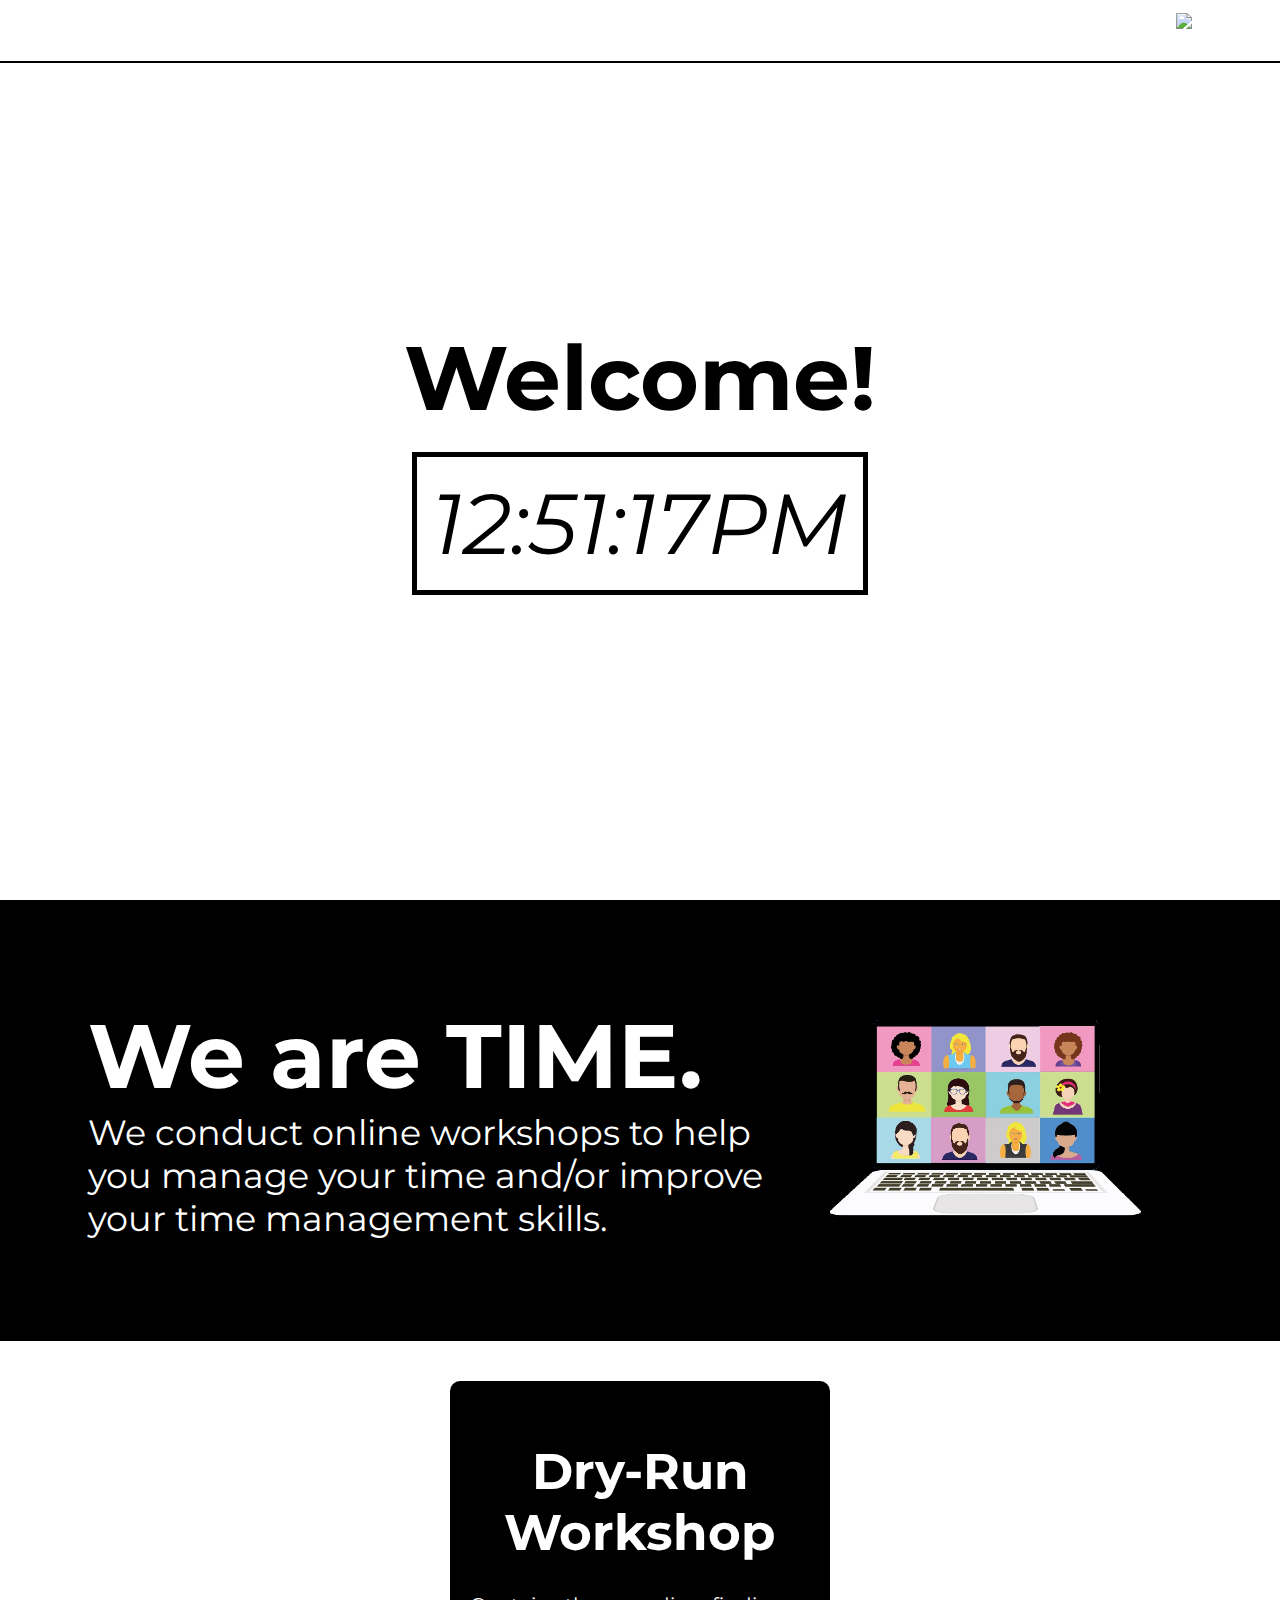
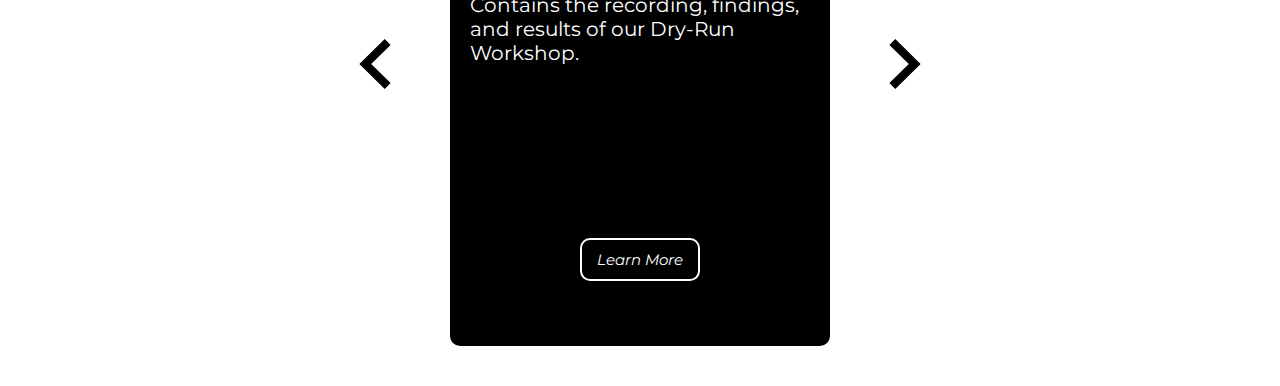
==== index.html @ 3d7ec915 "Main Commit" ====
<!DOCTYPE html>
<html lang="en">
<head>
    <meta charset="UTF-8">
    <meta name="viewport" content="width=device-width, initial-scale=1.0">
    <link rel="stylesheet" href="CSS/style.css">
    <!--Used for the icon on the tab-->
        <link rel="apple-touch-icon" sizes="180x180" href="IMG & VIDS/Tab Icon/>
        <link rel="icon" type="image/png" sizes="32x32" href="IMG & VIDS/Tab Icon/favicon-32x32.png">
        <link rel="icon" type="image/png" sizes="16x16" href="IMG & VIDS/Tab Icon/favicon-16x16.png">
        <link rel="manifest" href="IMG & VIDS/Tab Icon/site.webmanifest">
        <link rel="mask-icon" href="IMG & VIDS/Tab Icon/safari-pinned-tab.svg" color="#5bbad5">
        <meta name="msapplication-TileColor" content="#da532c">
        <meta name="theme-color" content="#ffffff">
    <!--Used for the icon on the tab-->
    <title>Time</title>
</head>
<body onload="mainClock()">
    <div class="fixed-bar">
        <nav class="main-header">
            <a href="#"><img src="IMG & Vids/Icons/Time Logo.png" alt=""></a>
            <img src="IMG & Vids/Icons/Menu.svg" onclick="toggleNav()" class="menuImage">
        </nav>
    </div>

    <div class="main-nav nav-in-anim">
        <div class="fixed-bar-two">
            <nav class="sub-header">
                <img src="IMG & VIDS/Icons/Time Logo White.png" alt="">
                <img src="IMG & VIDS/Icons/Exit White.svg" onclick="toggleNav()" class="menuImage">
            </nav>
        </div>
        <div class="full-nav">
            <ul>
                <li><a href="index.html">Home</a></li>
                <li>
                    <a href="#Workshops">Workshop</a>
                    <div class="drop-down" id="arrow-drop-down" onclick="toggleDrop(1)"></div>
                    <ul id="dropdown-menu-one">
                        <li><a href="Dry Run Page/index.html">Dry-Run Workshop</a></li>
                        <li><a href="#" onclick="Alert()">Final Workshop</a></li>
                    </ul>
                </li>
                <li><a href="#" onclick="Alert()">About</a></li>
            </ul>
        </div>
    </div>

    <section class="section-one section-auto">
        <h1 class="title">Welcome!</h1>
        <div class="clock-container">
            <h1 id="clock"></h1>
        </div>
    </section>

    <section class="section-two section-auto">
        <div class="content-one">
            <h1>We are TIME.</h1>
            <p>We conduct online workshops to help you manage your time and/or improve your time management skills.</p>
        </div>
        <div class="content-two"></div>
    </section>

    <section class="section-three section-auto" id="Workshops">
        <img src="IMG & VIDS/Icons/Arrow Left.svg" alt="" class="move-arrow" id="arrow-left" onclick="leftPress()">
        <div class="cards fade-anim active">
            <div class="content">
                <h1>Dry-Run Workshop</h1>
                <p>Contains the recording, findings, and results of our Dry-Run Workshop.</p>
                <a href="Dry Run Page/index.html"><button>Learn More</button></a>
            </div>
        </div>
        <div class="cards fade-anim" id="workshops">
            <div class="content">
                <h1>Final Workshop</h1>
                <p>Coming Soon!</p>
                <a href="#workshops" onclick="Alert()"><button>Learn More</button></a>
            </div>
        </div>
        <img src="IMG & VIDS/Icons/Arrow Left.svg" alt="" class="move-arrow" id="arrow-right" onclick="rightPress()">
    </section>
</body>

<script>
    function Alert() {
        alert("Coming Soon");
    }
</script>
<script src="JS/toggle.js"></script>
<script src="JS/time.js"></script>
<script src="JS/carousel.js"></script>

</html>
---- CSS/style.css ----
@import url("https://fonts.googleapis.com/css2?family=Montserrat:ital,wght@0,200;0,300;0,400;0,500;0,600;0,700;1,200;1,300;1,400;1,500;1,600;1,700&display=swap");
* {
  margin: 0;
  padding: 0;
  font-family: "Montserrat", sans-serif;
}

body {
  width: 100vw;
  overflow-x: hidden;
}

.fixed-bar {
  position: fixed;
  top: 0;
  left: 0;
  width: 100%;
  background-color: white;
  border-bottom: 2px black solid;
  visibility: visible;
  z-index: 100;
}

.fixed-bar .main-header {
  display: -webkit-box;
  display: -ms-flexbox;
  display: flex;
  -webkit-box-pack: justify;
      -ms-flex-pack: justify;
          justify-content: space-between;
  padding: 10px 13px;
}

.fixed-bar .main-header img {
  height: 35px;
  cursor: pointer;
}

.main-nav {
  height: 100vh;
  width: 100%;
  position: fixed;
  background-color: rgba(0, 0, 0, 0.93);
  display: none;
  z-index: 100;
}

.main-nav .fixed-bar-two {
  position: fixed;
  top: 0;
  left: 0;
  margin: auto;
  width: 100%;
}

.main-nav .fixed-bar-two .sub-header {
  display: -webkit-box;
  display: -ms-flexbox;
  display: flex;
  -webkit-box-pack: justify;
      -ms-flex-pack: justify;
          justify-content: space-between;
  padding: 10px 13px;
}

.main-nav .fixed-bar-two .sub-header img {
  height: 35px;
  cursor: pointer;
}

.main-nav .full-nav {
  width: 100%;
  position: absolute;
  top: 50%;
  left: 50%;
  -webkit-transform: translate(-50%, -50%);
          transform: translate(-50%, -50%);
}

.main-nav .full-nav ul {
  padding: 0 13px;
}

.main-nav .full-nav ul li {
  list-style: none;
}

.main-nav .full-nav ul li a {
  color: white;
  font-size: clamp(40px, 13vw, 85px);
  font-weight: 600;
  text-decoration: none;
}

.main-nav .full-nav ul li #arrow-drop-down {
  height: clamp(15px, 15vw, 33px);
  background-image: url("../IMG & VIDS/Icons/Arrow Down White.svg");
  width: clamp(15px, 15vw, 33px);
  background-size: 90%;
  background-repeat: no-repeat;
  background-position: center;
}

.main-nav .full-nav ul li #dropdown-menu-one {
  padding-left: 3.25em;
  display: none;
}

.main-nav .full-nav ul li #dropdown-menu-one li a {
  font-size: clamp(20px, 13vw, 65px);
  font-weight: 400;
  font-style: italic;
}

.main-nav .full-nav ul li #dropdown-menu-one li::before {
  content: "\2022";
  color: white;
  font-size: 55px;
  font-weight: 500;
}

.drop-down {
  display: inline-block;
  cursor: pointer;
}

.section-auto {
  display: -webkit-box;
  display: -ms-flexbox;
  display: flex;
  -webkit-box-orient: vertical;
  -webkit-box-direction: normal;
      -ms-flex-direction: column;
          flex-direction: column;
  -webkit-box-pack: center;
      -ms-flex-pack: center;
          justify-content: center;
}

.section-one {
  margin: 0 13px;
  height: 100vh;
  text-align: center;
}

.section-one .title {
  margin-top: 0.4em;
  font-size: clamp(33px, 13vw, 90px);
}

.section-one .clock-container {
  width: -webkit-fit-content;
  width: -moz-fit-content;
  width: fit-content;
  text-align: center;
  outline: black 5px solid;
  padding: 15px;
  margin: 1.5em auto;
}

.section-one .clock-container #clock {
  font-size: clamp(35px, 13vw, 85px);
  font-weight: 400;
  font-style: italic;
}

.section-two {
  color: white;
  background-color: black;
  height: -webkit-fit-content;
  height: -moz-fit-content;
  height: fit-content;
  padding: 35px 13px;
  -webkit-box-orient: vertical;
  -webkit-box-direction: normal;
      -ms-flex-direction: column;
          flex-direction: column;
}

.section-two .content-one {
  width: -webkit-fit-content;
  width: -moz-fit-content;
  width: fit-content;
  margin-top: 36px;
}

.section-two .content-one h1 {
  font-size: clamp(33px, 13vw, 90px);
}

.section-two .content-one p {
  font-size: clamp(20px, 10vw, 35px);
}

.section-two .content-two {
  margin-top: 10px;
  width: 100%;
  height: 200px;
  background-image: url("../IMG & VIDS/Stock/online meeting.png");
  background-size: 90%;
  background-repeat: no-repeat;
  background-position: center;
}

.section-three {
  color: black;
  background-color: white;
  height: -webkit-fit-content;
  height: -moz-fit-content;
  height: fit-content;
  padding: 40px 13px;
  display: -webkit-box;
  display: -ms-flexbox;
  display: flex;
  -webkit-box-orient: horizontal;
  -webkit-box-direction: normal;
      -ms-flex-direction: row;
          flex-direction: row;
  -webkit-box-align: center;
      -ms-flex-align: center;
          align-items: center;
}

.section-three img {
  cursor: pointer;
}

.section-three .cards {
  color: white;
  background-color: black;
  width: 380px;
  height: -webkit-fit-content;
  height: -moz-fit-content;
  height: fit-content;
  display: none;
  border-radius: 10px;
}

.section-three .cards .content {
  padding: 30px 10px;
  height: 505px;
  text-align: center;
}

.section-three .cards .content h1 {
  padding: 30px 0;
  font-size: clamp(20px, 13vw, 50px);
}

.section-three .cards .content p {
  height: 210px;
  text-align: start;
  font-size: clamp(10px, 10vw, 20px);
  padding: 0 10px 15px 10px;
}

.section-three .cards .content a {
  text-decoration: none;
}

.section-three .cards .content a button {
  color: white;
  background-color: black;
  border: white 2px solid;
  border-radius: 10px;
  margin: 20px 0;
  padding: 10px 15px;
  font-style: italic;
  font-size: clamp(8px, 10vw, 15px);
  cursor: pointer;
}

.section-three .active {
  display: inline;
}

.section-three .move-arrow {
  height: 50px;
  margin: 0 50px;
  display: none;
}

.section-three #arrow-right {
  -webkit-transform: scaleX(-1);
          transform: scaleX(-1);
}

#page-two .section-one {
  margin: 50px 0 0 0;
  padding: 0 13px;
  height: -webkit-fit-content;
  height: -moz-fit-content;
  height: fit-content;
  text-align: center;
  border-bottom: black 5px solid;
}

#page-two .section-one .title {
  font-size: clamp(33px, 13vw, 85px);
}

#page-two .section-one .clock-container {
  display: none;
}

#page-two .section-two {
  color: black;
  background-color: white;
}

#page-two .section-two .side-nav {
  width: 100%;
  line-height: 35px;
  margin-bottom: 20px;
}

#page-two .section-two .side-nav ul li {
  list-style: none;
}

#page-two .section-two .side-nav ul li a {
  color: black;
  text-decoration: none;
  font-size: clamp(15px, 12vw, 20px);
  font-weight: 600;
}

#page-two .section-two .side-nav #plus-drop-down,
#page-two .section-two .side-nav #plus-drop-down-two {
  height: clamp(15px, 12vw, 20px);
  background-image: url("../IMG & VIDS/Icons/Plus.svg");
  width: clamp(15px, 12vw, 20px);
  background-size: 90%;
  background-repeat: no-repeat;
  background-position: center;
}

#page-two .section-two .side-nav #sub-items,
#page-two .section-two .side-nav #sub-items-two {
  font-style: italic;
  margin-left: 25px;
  display: none;
}

#page-two .section-two .side-nav #sub-items a,
#page-two .section-two .side-nav #sub-items-two a {
  font-weight: 400;
  font-size: clamp(14px, 12vw, 16px);
}

#page-two .section-two .main-content .sub-section {
  margin-bottom: 15px;
}

#page-two .section-two .main-content .sub-section h1 {
  font-size: clamp(20px, 12vw, 38px);
  margin-bottom: 10px;
}

#page-two .section-two .main-content .sub-section .sub-content {
  margin-bottom: 30px;
}

#page-two .section-two .main-content .sub-section .sub-content h1 {
  font-size: clamp(16px, 12vw, 28px);
  font-weight: 450;
}

#page-two .section-two .main-content .sub-section .sub-content p {
  font-size: clamp(10px, 12vw, 18px);
}

#page-two .section-two .main-content .sub-section .sub-content .charts,
#page-two .section-two .main-content .sub-section .sub-content video {
  width: 100%;
}

/* Responsiveness */
@media (min-width: 1100px) {
  .fixed-bar .main-header {
    padding: 13px 88px;
  }
  .main-nav .fixed-bar-two .sub-header {
    padding: 13px 88px;
  }
  .main-nav .full-nav ul {
    padding: 13px 88px;
  }
  .section-two {
    padding: 65px 88px;
    -webkit-box-orient: horizontal;
    -webkit-box-direction: normal;
        -ms-flex-direction: row;
            flex-direction: row;
  }
  .section-two .content-one {
    margin: 36px 0;
  }
  .section-two .content-two {
    margin: 36px 0;
    width: 60%;
    height: auto;
    background-size: 75%;
  }
  .section-three {
    padding: 40px 88px;
  }
  .section-three .move-arrow {
    display: inline;
  }
  #page-two .section-one {
    margin: 0;
    padding: 0 88px;
    -webkit-box-orient: horizontal;
    -webkit-box-direction: normal;
        -ms-flex-direction: row;
            flex-direction: row;
  }
  #page-two .section-one .title {
    margin-top: 1em;
    text-align: start;
  }
  #page-two .section-one .clock-container {
    display: block;
    width: -webkit-fit-content;
    width: -moz-fit-content;
    width: fit-content;
    height: -webkit-fit-content;
    height: -moz-fit-content;
    height: fit-content;
    text-align: center;
    padding: 15px;
    margin: 7.5em auto auto auto;
  }
  #page-two .section-one .clock-container #clock {
    font-size: clamp(30px, 13vw, 80px);
    font-weight: 400;
    font-style: italic;
  }
  #page-two .section-two .side-nav {
    width: 450px;
  }
  #page-two .section-two .charts,
  #page-two .section-two video {
    width: 750px;
  }
}

/* Animations */
.fade-anim {
  -webkit-animation-name: fade;
          animation-name: fade;
  -webkit-animation-duration: 1.3s;
          animation-duration: 1.3s;
}

@-webkit-keyframes fade {
  from {
    opacity: 0.4;
  }
  to {
    opacity: 1;
  }
}

@keyframes fade {
  from {
    opacity: 0.4;
  }
  to {
    opacity: 1;
  }
}

.nav-in-anim {
  -webkit-animation-name: in;
          animation-name: in;
  -webkit-animation-duration: 1s;
          animation-duration: 1s;
}

@-webkit-keyframes in {
  from {
    opacity: 0.6;
  }
  to {
    opacity: 1;
  }
}

@keyframes in {
  from {
    opacity: 0.6;
  }
  to {
    opacity: 1;
  }
}

.invert-anim {
  -webkit-animation-name: invert;
          animation-name: invert;
  -webkit-animation-duration: 0.5s;
          animation-duration: 0.5s;
}

@-webkit-keyframes invert {
  from {
    -webkit-transform: scaleY(1);
            transform: scaleY(1);
  }
  to {
    -webkit-transform: scaleY(-1);
            transform: scaleY(-1);
  }
}

@keyframes invert {
  from {
    -webkit-transform: scaleY(1);
            transform: scaleY(1);
  }
  to {
    -webkit-transform: scaleY(-1);
            transform: scaleY(-1);
  }
}
/*# sourceMappingURL=style.css.map */
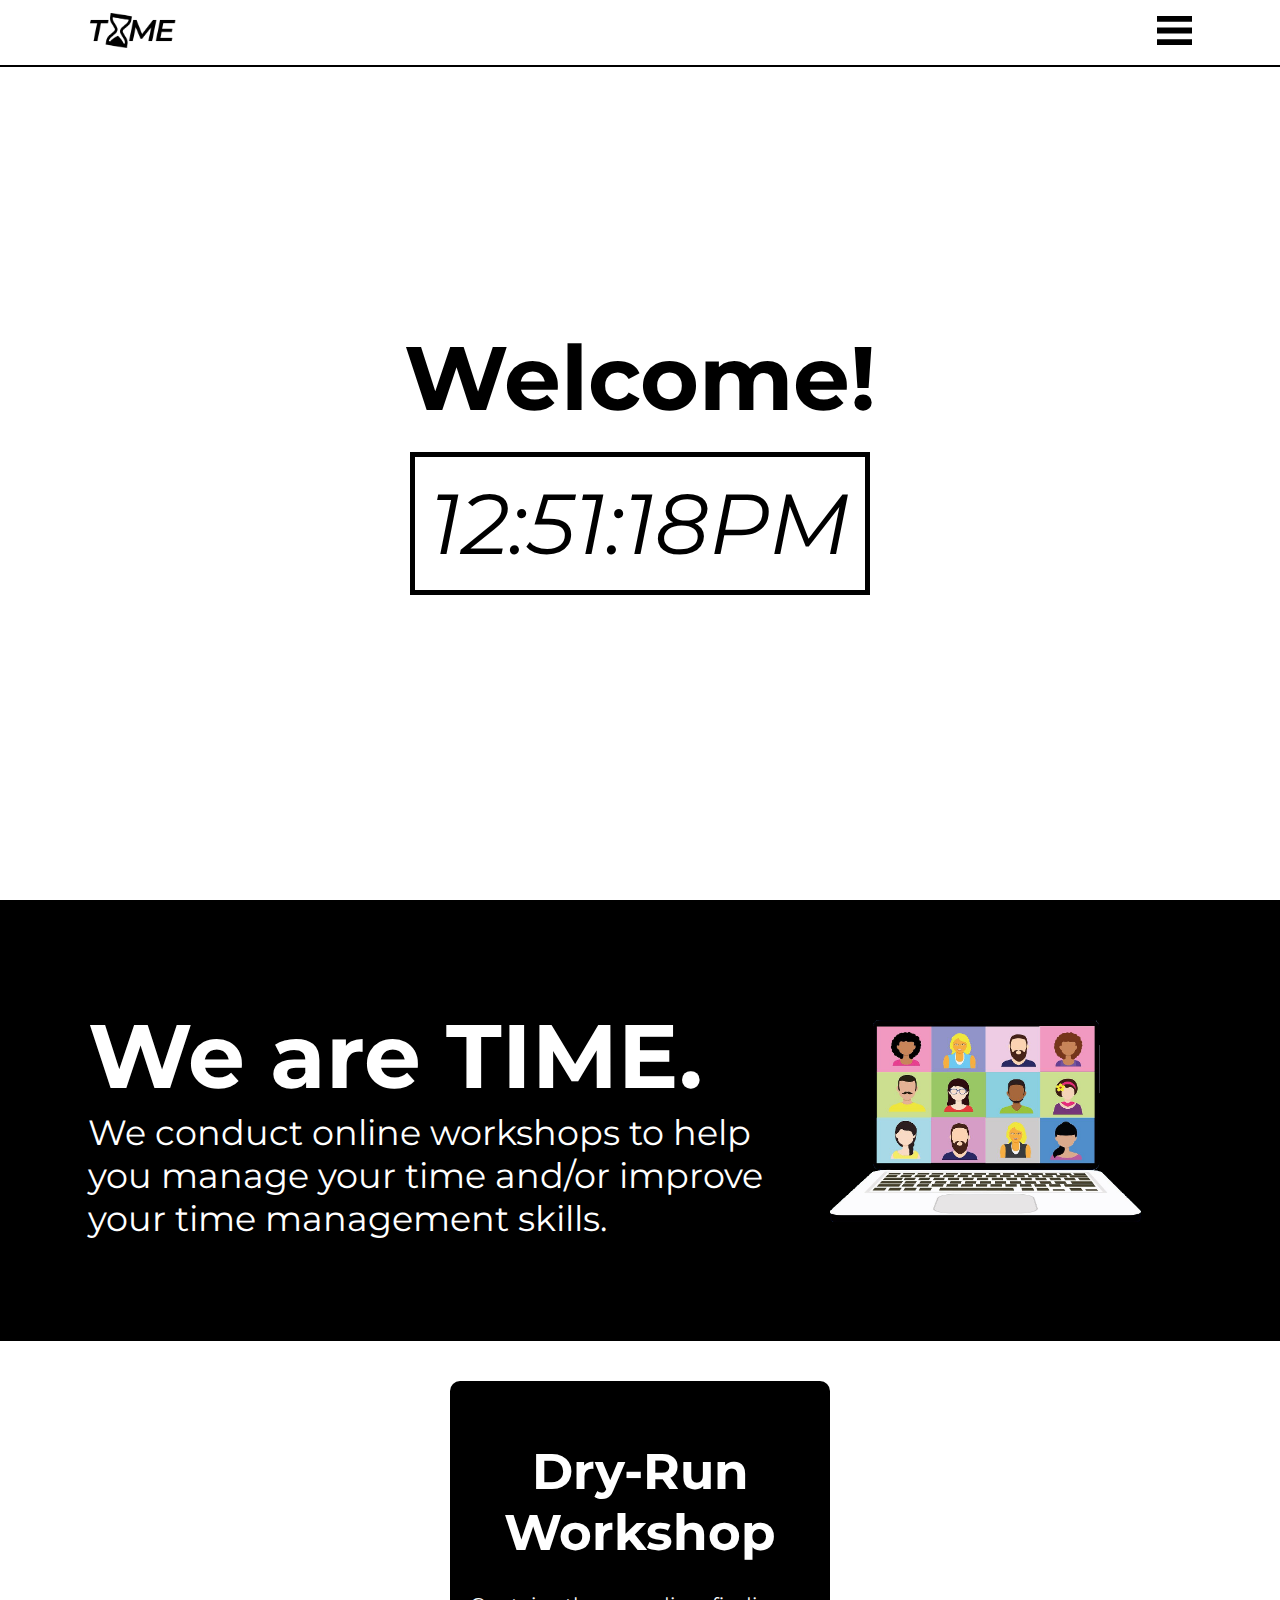
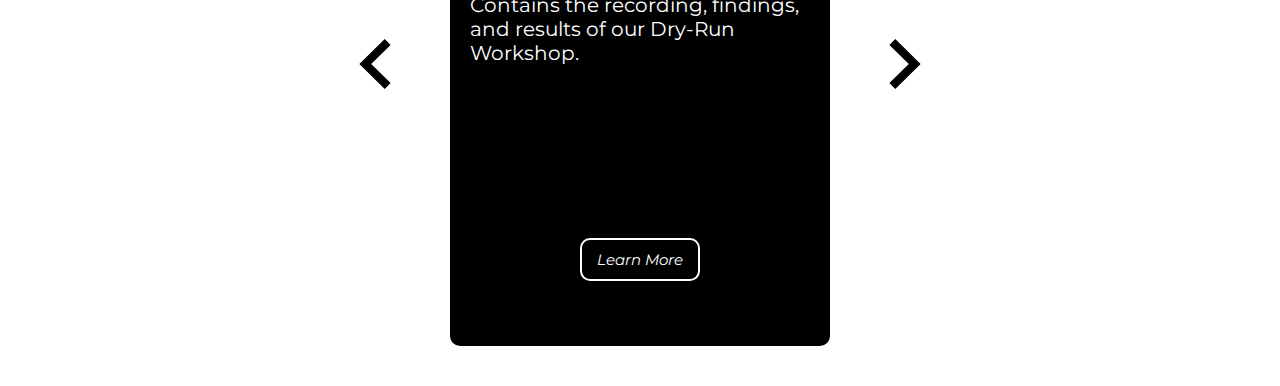
==== commit 010e2be2: "Multiple typos" ====
--- a/index.html
+++ b/index.html
@@ -5,7 +5,7 @@
     <meta name="viewport" content="width=device-width, initial-scale=1.0">
     <link rel="stylesheet" href="CSS/style.css">
     <!--Used for the icon on the tab-->
-        <link rel="apple-touch-icon" sizes="180x180" href="IMG & VIDS/Tab Icon/>
+        <link rel="apple-touch-icon" sizes="180x180" href="IMG & VIDS/Tab Icon/apple-touch-icon.png">
         <link rel="icon" type="image/png" sizes="32x32" href="IMG & VIDS/Tab Icon/favicon-32x32.png">
         <link rel="icon" type="image/png" sizes="16x16" href="IMG & VIDS/Tab Icon/favicon-16x16.png">
         <link rel="manifest" href="IMG & VIDS/Tab Icon/site.webmanifest">
@@ -18,8 +18,8 @@
 <body onload="mainClock()">
     <div class="fixed-bar">
         <nav class="main-header">
-            <a href="#"><img src="IMG & Vids/Icons/Time Logo.png" alt=""></a>
-            <img src="IMG & Vids/Icons/Menu.svg" onclick="toggleNav()" class="menuImage">
+            <a href="#"><img src="IMG & VIDS/Icons/Time Logo.png" alt=""></a>
+            <img src="IMG & VIDS/Icons/Menu.svg" onclick="toggleNav()" class="menuImage">
         </nav>
     </div>
 
